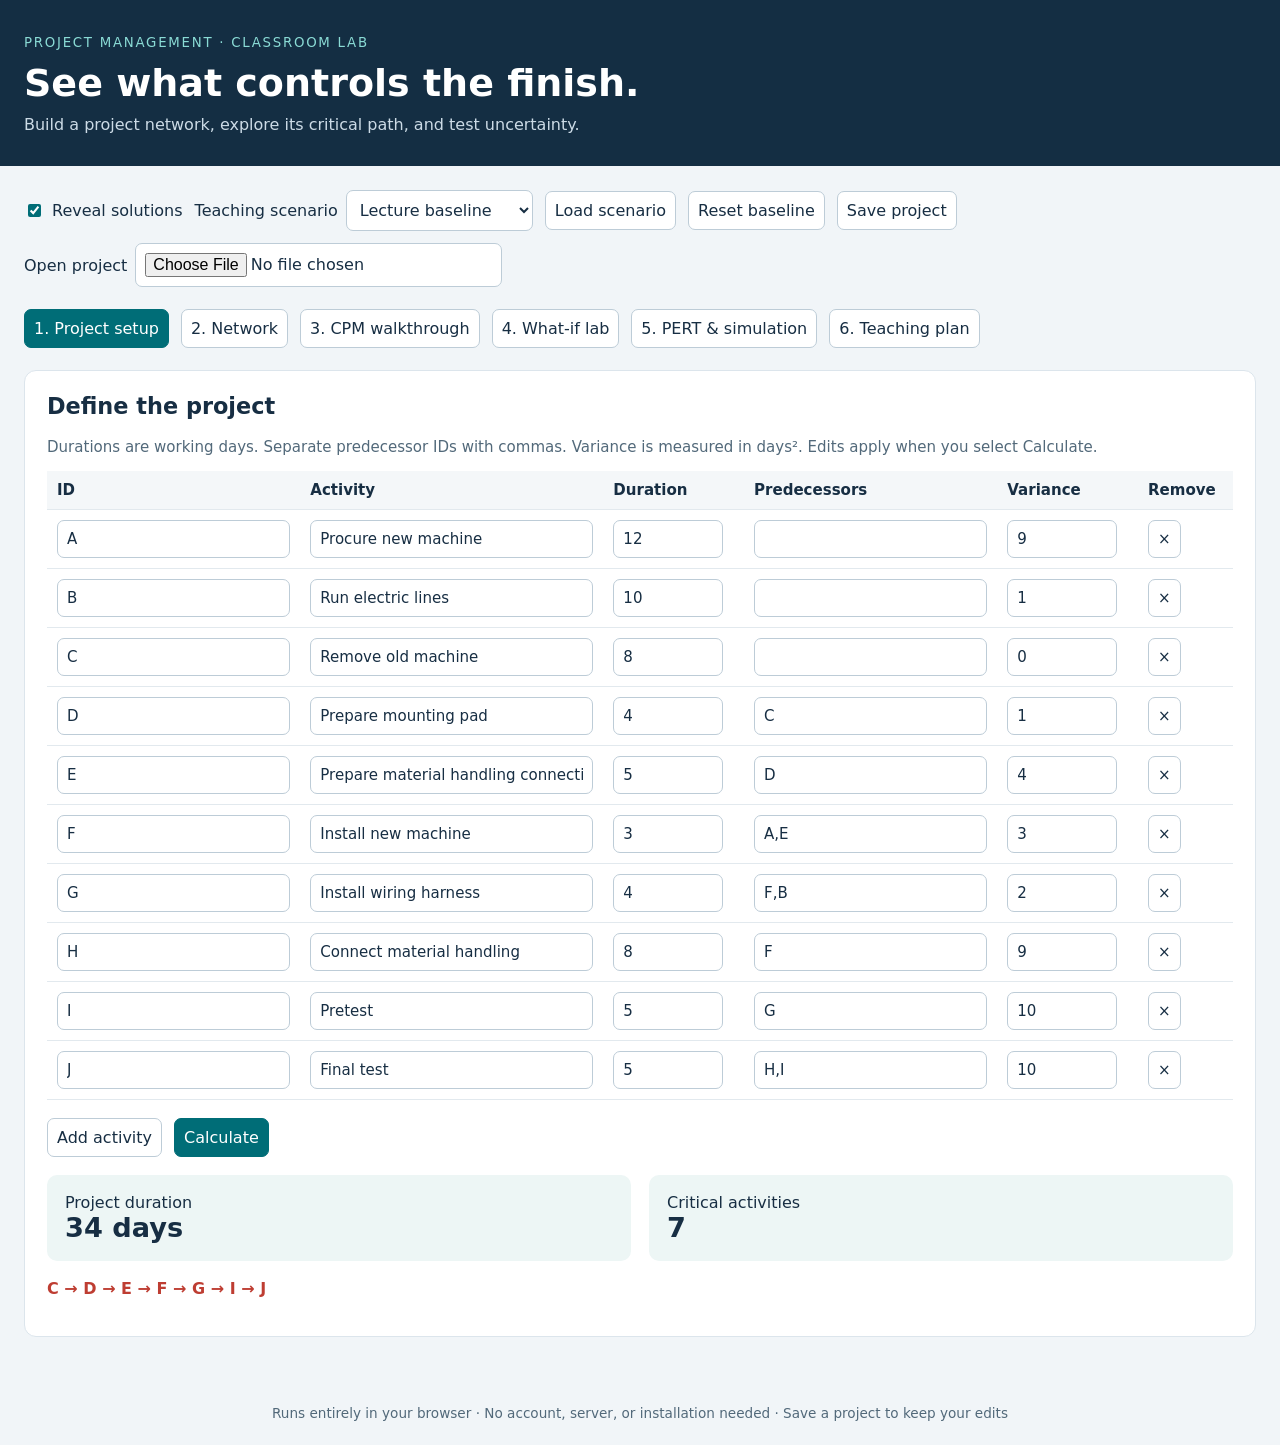
==== docs/index.html @ 0c5dd427 "Add standalone HTML CPM/PERT classroom app for GitHub Pages" ====
<!doctype html>
<html lang="en"><head><meta charset="utf-8"><meta name="viewport" content="width=device-width,initial-scale=1"><title>CPM / PERT Classroom Lab</title>
<style>
:root{font-family:system-ui,sans-serif;color:#172e43;background:#f1f5f8;--accent:#006d77;--critical:#be3d32}*{box-sizing:border-box}body{margin:0}header{background:#142e43;color:white;padding:32px max(24px,calc((100vw - 1250px)/2))}header small{color:#8adbd5;letter-spacing:.13em}h1{font-size:clamp(25px,4vw,38px);margin:10px 0}header p{color:#ccdbe6;margin:0}main{max-width:1300px;margin:auto;padding:24px}nav,.controls{display:flex;gap:12px;flex-wrap:wrap;align-items:center}nav{margin:22px 0}button,select,input{font:inherit;border:1px solid #bdccd7;border-radius:7px;padding:9px;background:white;color:inherit}button{cursor:pointer}button:hover{background:#e1efee}button.primary,nav button[aria-pressed=true]{background:var(--accent);color:white;border-color:var(--accent)}button:disabled{opacity:.5;cursor:wait}label{display:inline-flex;align-items:center;gap:8px}input[type=number]{width:110px}input[type=checkbox]{accent-color:var(--accent)}.card{background:white;border:1px solid #dce5ec;border-radius:12px;padding:22px;margin-bottom:20px}.muted{color:#52697a;font-size:.94rem}.scroll{overflow:auto}table{border-collapse:collapse;width:100%;font-size:.94rem}th,td{padding:10px;border-bottom:1px solid #e2e9ee;text-align:left;white-space:nowrap}th{background:#f4f7f9}td input{width:100%;min-width:80px}td input.name{min-width:260px}.metrics{display:flex;gap:18px;flex-wrap:wrap;margin:18px 0}.metric{background:#edf6f5;padding:18px;border-radius:10px;flex:1;min-width:150px}.metric strong{display:block;font-size:1.7rem}.critical{color:var(--critical);font-weight:650}.notice{padding:14px;background:#edf6f5;border-radius:8px;margin:12px 0}.error{background:#ffebe8;color:#992619}h2{font-size:1.4rem;margin-top:0}h3{font-size:1.1rem}svg{max-width:none}details{border-bottom:1px solid #dce5ec;padding:12px 0}summary{cursor:pointer}footer{padding:24px;text-align:center;color:#52697a;font-size:.85rem}[hidden]{display:none!important}.bar{height:14px;background:var(--accent);border-radius:3px}.hist{display:flex;height:180px;gap:3px;align-items:end;border-bottom:1px solid #aaa}.hist div{background:#007b83;flex:1;min-height:1px}.two{display:grid;grid-template-columns:1fr 1fr;gap:20px}@media(max-width:750px){.two{grid-template-columns:1fr}main{padding:12px}.card{padding:15px}}:focus-visible{outline:3px solid #dd9900;outline-offset:2px}
</style></head><body>
<header><small>PROJECT MANAGEMENT · CLASSROOM LAB</small><h1>See what controls the finish.</h1><p>Build a project network, explore its critical path, and test uncertainty.</p></header>
<main><div class="controls"><label><input type="checkbox" id="reveal" checked> Reveal solutions</label><label>Teaching scenario <select id="scenario"><option value="">Lecture baseline</option><option value="E,7">Delay E: 5 → 7</option><option value="H,10">Extend H: 8 → 10</option><option value="A,18">Extend A: 12 → 18</option><option value="E,3">Shorten E: 5 → 3</option></select></label><button id="load">Load scenario</button><button id="reset">Reset baseline</button><button id="export">Save project</button><label>Open project <input type="file" id="import" accept=".json,application/json"></label></div>
<nav aria-label="Lab sections"><button data-tab="setup" aria-pressed="true">1. Project setup</button><button data-tab="network" aria-pressed="false">2. Network</button><button data-tab="cpm" aria-pressed="false">3. CPM walkthrough</button><button data-tab="whatif" aria-pressed="false">4. What-if lab</button><button data-tab="pert" aria-pressed="false">5. PERT & simulation</button><button data-tab="teach" aria-pressed="false">6. Teaching plan</button></nav>
<div id="error" role="alert" class="notice error" hidden></div>
<section id="setup" class="card"><h2>Define the project</h2><p class="muted">Durations are working days. Separate predecessor IDs with commas. Variance is measured in days². Edits apply when you select Calculate.</p><div class="scroll"><table><thead><tr><th>ID</th><th>Activity</th><th>Duration</th><th>Predecessors</th><th>Variance</th><th>Remove</th></tr></thead><tbody id="editor"></tbody></table></div><div class="controls" style="margin-top:18px"><button id="add">Add activity</button><button id="calculate" class="primary">Calculate</button></div><div id="summary"></div></section>
<section id="network" class="card" hidden><h2>Activity-on-Node network</h2><p class="muted">Arrows show finish-to-start dependencies. When solutions are revealed, red nodes and arrows identify the critical network.</p><div id="networkPlot" class="scroll"></div></section>
<section id="cpm" class="card" hidden><h2>Forward pass → backward pass → slack</h2><div id="cpmOutput"></div></section>
<section id="whatif" class="card" hidden><h2>Change one duration</h2><p class="muted">Compare with the last calculated project. The trial does not change your project table.</p><div class="controls"><label>Activity <select id="trialId"></select></label><label>Duration <input id="trialDuration" type="number" min="0" step="0.5"></label><button id="trialRun" class="primary">Compare</button></div><div id="trialOutput"></div></section>
<section id="pert" class="card" hidden><h2>Fixed-path PERT and Monte Carlo</h2><p class="muted">The approximation assumes independent activity durations and one fixed critical path. Simulation allows the controlling path to change.</p><div class="controls"><label>Target day <input id="target" type="number" value="43" min="0" step="1"></label><label>Iterations <select id="iterations"><option>500</option><option>1000</option><option selected>3000</option><option>10000</option></select></label><label>Seed <input id="seed" type="number" value="42" min="0" max="4294967295" step="1"></label><button id="simulate" class="primary">Run Monte Carlo</button></div><div id="pertOutput"></div><p class="muted">Simulation draws independent Normal durations with the entered means and variances, then floors each draw at 0.1 day. This is a teaching assumption; flooring changes the distribution's moments.</p><div id="simOutput" aria-live="polite"></div></section>
<section id="teach" class="card" hidden><h2>A 60-minute classroom sequence</h2><ol><li><b>Predict · 0–10 min.</b> Turn off Reveal solutions. Draw the network and predict its critical path.</li><li><b>Build the logic · 10–20 min.</b> Discuss parallel activities and why merge points wait for every predecessor.</li><li><b>Reveal · 20–35 min.</b> Calculate early and late dates, then interpret slack.</li><li><b>Challenge · 35–50 min.</b> Try E = 7, H = 10, A = 18, and E = 3. Predict each result first.</li><li><b>Explore risk · 50–60 min.</b> Compare fixed-path PERT with simulated completion and criticality frequencies.</li></ol><h3>Discussion questions</h3><p>Why is A not critical when F requires it? How much delay can H absorb? When does shortening one activity stop helping? Why might the mean simulated completion exceed the fixed-path mean?</p><div id="answerKey"></div></section>
</main><footer>Runs entirely in your browser · No account, server, or installation needed · Save a project to keep your edits</footer>
<script>
'use strict';
const BASE=[['A','Procure new machine',12,'',9],['B','Run electric lines',10,'',1],['C','Remove old machine',8,'',0],['D','Prepare mounting pad',4,'C',1],['E','Prepare material handling connections',5,'D',4],['F','Install new machine',3,'A,E',3],['G','Install wiring harness',4,'F,B',2],['H','Connect material handling',8,'F',9],['I','Pretest',5,'G',10],['J','Final test',5,'H,I',10]];
const baseline=()=>BASE.map(([id,name,d,p,v])=>({id,name,d,p,v}));
const esc=s=>String(s).replace(/[&<>"']/g,c=>({'&':'&amp;','<':'&lt;','>':'&gt;','"':'&quot;',"'":'&#39;'}[c]));
const fmt=n=>Number(n.toFixed(2)).toString();
function cpm(input){
 if(!Array.isArray(input)||!input.length||input.length>100)throw Error('Enter between 1 and 100 activities.');
 const rows=input.map(t=>{if(!t||typeof t!=='object')throw Error('Invalid activity.');return {...t,id:String(t.id??'').trim().toUpperCase(),name:String(t.name??''),d:t.d===''?NaN:Number(t.d),v:t.v===''?0:Number(t.v),pred:[...new Set(String(t.p??'').split(',').map(s=>s.trim().toUpperCase()).filter(Boolean))],succ:[]};});
 const map=new Map();for(const t of rows){if(!/^[A-Z0-9_-]+$/.test(t.id))throw Error('IDs must contain letters, numbers, underscores or hyphens.');if(map.has(t.id))throw Error('Duplicate ID: '+t.id);if(!Number.isFinite(t.d)||t.d<0||!Number.isFinite(t.v)||t.v<0)throw Error('Duration and variance must be finite, nonnegative numbers: '+t.id);map.set(t.id,t);}
 for(const t of rows)for(const p of t.pred){if(!map.has(p))throw Error('Unknown predecessor '+p+' for '+t.id);map.get(p).succ.push(t.id);}
 const degree=new Map(rows.map(t=>[t.id,t.pred.length])),queue=rows.filter(t=>!t.pred.length).map(t=>t.id),order=[];
 while(queue.length){const id=queue.shift(),t=map.get(id);order.push(t);for(const s of t.succ){degree.set(s,degree.get(s)-1);if(!degree.get(s))queue.push(s);}}
 if(order.length!==rows.length)throw Error('Dependencies contain a cycle. Remove the loop and calculate again.');
 for(const t of order){t.es=Math.max(0,...t.pred.map(p=>map.get(p).ef));t.ef=t.es+t.d;t.level=Math.max(0,...t.pred.map(p=>map.get(p).level+1));}
 const duration=Math.max(...rows.map(t=>t.ef));
 for(const t of [...order].reverse()){t.lf=t.succ.length?Math.min(...t.succ.map(s=>map.get(s).ls)):duration;t.ls=t.lf-t.d;t.slack=t.ls-t.es;t.critical=Math.abs(t.slack)<1e-8;}
 const paths=[];let truncated=false;
 function walk(t,path){if(paths.length>=100){truncated=true;return;}const next=t.succ.map(s=>map.get(s)).filter(s=>s.critical&&Math.abs(t.ef-s.es)<1e-8);if(!next.length&&Math.abs(t.ef-duration)<1e-8)paths.push([...path,t.id]);else for(const s of next)walk(s,[...path,t.id]);}
 for(const t of order)if(t.critical&&!t.pred.length)walk(t,[]);
 return {rows,map,order,duration,paths,truncated};
}
function rng32(seed){return ()=>{let t=seed+=0x6D2B79F5;t=Math.imul(t^t>>>15,t|1);t^=t+Math.imul(t^t>>>7,t|61);return ((t^t>>>14)>>>0)/4294967296;};}
function normal(random){return Math.sqrt(-2*Math.log(Math.max(random(),1e-12)))*Math.cos(2*Math.PI*random());}
function cdf(z){if(z===0)return .5;const x=Math.abs(z)/Math.sqrt(2),t=1/(1+.3275911*x);const erf=1-(((((1.061405429*t-1.453152027)*t)+1.421413741)*t-.284496736)*t+.254829592)*t*Math.exp(-x*x);return .5*(1+Math.sign(z)*erf);}
function sampleMetrics(r,random){const es=new Map(),ef=new Map(),ls=new Map(),d=new Map();for(const t of r.order){d.set(t.id,Math.max(.1,t.d+Math.sqrt(t.v)*normal(random)));es.set(t.id,Math.max(0,...t.pred.map(p=>ef.get(p))));ef.set(t.id,es.get(t.id)+d.get(t.id));}const finish=Math.max(...ef.values());for(const t of [...r.order].reverse())ls.set(t.id,(t.succ.length?Math.min(...t.succ.map(s=>ls.get(s))):finish)-d.get(t.id));return {finish,critical:r.rows.filter(t=>Math.abs(ls.get(t.id)-es.get(t.id))<1e-8).map(t=>t.id)};}
const $=id=>document.getElementById(id);let tasks=baseline(),result=cpm(tasks),revision=0,busy=false;
const shown=()=>$('reveal').checked;
function error(e){$('error').textContent=e.message||String(e);$('error').hidden=false;}
function clearError(){$('error').hidden=true;}
function editor(){ $('editor').innerHTML=tasks.map((t,i)=>`<tr>${['id','name','d','p','v'].map(k=>`<td><input aria-label="${esc(k)} for row ${i+1}" data-key="${k}" class="${k==='name'?'name':''}" type="${['d','v'].includes(k)?'number':'text'}" ${['d','v'].includes(k)?'min="0" step="any"':''} value="${esc(t[k])}"></td>`).join('')}<td><button data-remove="${i}" aria-label="Remove ${esc(t.id)}">×</button></td></tr>`).join('');}
function readEditor(){return [...$('editor').rows].map(row=>Object.fromEntries([...row.querySelectorAll('input')].map(i=>[i.dataset.key,i.value])));}
function pathText(r){return r.paths.map(p=>p.join(' → ')).join(' | ')+(r.truncated?' (first 100 paths shown)':'');}
function metrics(r){return `<div class="metrics"><div class="metric">Project duration<strong>${fmt(r.duration)} days</strong></div><div class="metric">Critical activities<strong>${r.rows.filter(t=>t.critical).length}</strong></div></div><p class="critical">${esc(pathText(r))}</p>`;}
function network(r,reveal){const levels=new Map();r.order.forEach(t=>{if(!levels.has(t.level))levels.set(t.level,[]);levels.get(t.level).push(t);});const max=Math.max(...[...levels.values()].map(a=>a.length)),w=(levels.size-1)*165+140,h=max*95+50,pos=new Map();for(const [level,items]of levels)items.forEach((t,i)=>pos.set(t.id,[70+level*165,50+i*95+(max-items.length)*47.5]));let s=`<svg role="img" aria-label="Activity network" width="${w}" height="${h}" viewBox="0 0 ${w} ${h}"><defs><marker id="arrow" viewBox="0 0 10 10" refX="9" refY="5" markerWidth="6" markerHeight="6" orient="auto-start-reverse"><path d="M0 0 L10 5 L0 10 Z" fill="#647b8b"/></marker></defs>`;for(const t of r.rows)for(const p of t.pred){const [x,y]=pos.get(p),[u,v]=pos.get(t.id);const c=reveal&&t.critical&&r.map.get(p).critical&&Math.abs(r.map.get(p).ef-t.es)<1e-8;s+=`<line x1="${x+38}" y1="${y}" x2="${u-40}" y2="${v}" stroke="${c?'#be3d32':'#8295a3'}" stroke-width="${c?3:1.5}" marker-end="url(#arrow)"/>`;}
 for(const t of r.rows){const [x,y]=pos.get(t.id),c=reveal&&t.critical;s+=`<g><title>${esc(t.name)}${reveal?` · ES ${fmt(t.es)} / EF ${fmt(t.ef)} · Slack ${fmt(t.slack)}`:''}</title><rect x="${x-38}" y="${y-26}" width="76" height="52" rx="10" fill="${c?'#fff0ed':'#edf6f5'}" stroke="${c?'#be3d32':'#006d77'}" stroke-width="2"/><text x="${x}" y="${y-3}" text-anchor="middle" font-size="15" fill="#172e43">${esc(t.id)}</text><text x="${x}" y="${y+16}" text-anchor="middle" font-size="12" fill="#52697a">${fmt(t.d)} days</text></g>`;}return s+'</svg>';}
function table(r){return `<div class="scroll"><table><thead><tr>${['ID','Activity','Duration','ES','EF','LS','LF','Slack'].map(s=>'<th>'+s+'</th>').join('')}</tr></thead><tbody>${r.rows.map(t=>`<tr class="${t.critical?'critical':''}"><td>${esc(t.id)}</td><td>${esc(t.name)}</td>${['d','es','ef','ls','lf','slack'].map(k=>'<td>'+fmt(t[k])+'</td>').join('')}</tr>`).join('')}</tbody></table></div>`;}
function gantt(r){return `<h3>Earliest-start schedule</h3><div class="scroll"><table><tr><th>Activity</th><th style="min-width:400px">Day 0 → ${fmt(r.duration)}</th><th>Start → finish</th></tr>${r.rows.map(t=>`<tr><td>${esc(t.id)}</td><td><div class="bar" style="margin-left:${100*t.es/(r.duration||1)}%;width:${100*t.d/(r.duration||1)}%;background:${t.critical?'#be3d32':'#006d77'}"></div></td><td>${fmt(t.es)} → ${fmt(t.ef)}</td></tr>`).join('')}</table></div>`;}
function walkthrough(r){const forward=r.order.map(t=>`<details><summary>${esc(t.id)} · ${esc(t.name)}</summary><p>ES = ${t.pred.length?'max('+t.pred.map(p=>`EF(${esc(p)})=${fmt(r.map.get(p).ef)}`).join(', ')+')':'0'} = ${fmt(t.es)}. EF = ${fmt(t.es)} + ${fmt(t.d)} = ${fmt(t.ef)}.</p></details>`).join('');const back=[...r.order].reverse().map(t=>`<details><summary>${esc(t.id)} · ${esc(t.name)}</summary><p>LF = ${t.succ.length?'min('+t.succ.map(s=>`LS(${esc(s)})=${fmt(r.map.get(s).ls)}`).join(', ')+')':'project duration'} = ${fmt(t.lf)}. LS = ${fmt(t.lf)} − ${fmt(t.d)} = ${fmt(t.ls)}.</p></details>`).join('');return table(r)+`<div class="two"><div><h3>Forward pass</h3>${forward}</div><div><h3>Backward pass</h3>${back}</div></div><p>Total slack = LS − ES = LF − EF. Zero-slack activities control completion.</p>`+gantt(r);}
function pert(){if(!shown()){$('pertOutput').innerHTML='<p class="notice">Reveal solutions to see the PERT calculations.</p>';return;}const path=result.paths[0],variance=path.reduce((a,id)=>a+result.map.get(id).v,0),sigma=Math.sqrt(variance),target=Number($('target').value);if(!Number.isFinite(target)||target<0)return;const prob=sigma?cdf((target-result.duration)/sigma):Number(target>=result.duration);$('pertOutput').innerHTML=`<div class="metrics"><div class="metric">Fixed-path mean<strong>${fmt(result.duration)} days</strong></div><div class="metric">Variance<strong>${fmt(variance)} days²</strong></div><div class="metric">Standard deviation<strong>${fmt(sigma)} days</strong></div></div><p>Path used: ${esc(path.join(' → '))}${result.paths.length>1?' · Multiple critical paths exist; this approximation uses the first.':''}</p><p>P(finish by day ${fmt(target)}) ≈ <b>${(100*prob).toFixed(2)}%</b> · 95% completion time ≈ <b>${fmt(result.duration+1.644853627*sigma)} days</b></p>`;}
function render(){revision++;$('simOutput').innerHTML='';$('trialOutput').innerHTML='';$('summary').innerHTML=shown()?metrics(result):'<p class="notice">Prediction mode: calculate the completion time and critical path before revealing.</p>';$('networkPlot').innerHTML=network(result,shown());$('cpmOutput').innerHTML=shown()?walkthrough(result):'<p class="notice">Solutions are hidden. Use the project table and network to calculate manually.</p>';$('trialId').innerHTML=result.rows.map(t=>`<option value="${esc(t.id)}">${esc(t.id)} · ${esc(t.name)}</option>`).join('');$('trialDuration').value=result.rows[0].d;$('answerKey').innerHTML=shown()?'<div class="notice">Lecture baseline: 34 days · C → D → E → F → G → I → J<br>Slack: A = 5, B = 10, H = 1 day.</div>':'';$('simulate').disabled=!shown()||busy;pert();}
function calculate(){try{const input=readEditor(),next=cpm(input);tasks=next.rows.map(({id,name,d,p,v})=>({id,name,d,p,v}));result=next;clearError();render();return true;}catch(e){error(e);return false;}}
$('calculate').onclick=calculate;
$('editor').onclick=e=>{const b=e.target.closest('[data-remove]');if(b){tasks=readEditor();tasks.splice(Number(b.dataset.remove),1);editor();}};
$('add').onclick=()=>{tasks=readEditor();if(tasks.length>=100){error(Error('Maximum 100 activities.'));return;}tasks.push({id:'',name:'',d:1,p:'',v:0});editor();};
function load(){tasks=baseline();const [id,d]=$('scenario').value.split(',');if(id)tasks.find(t=>t.id===id).d=Number(d);editor();calculate();}
$('load').onclick=load;$('reset').onclick=()=>{$('scenario').value='';load();};$('reveal').onchange=()=>render();
for(const b of document.querySelectorAll('nav button'))b.onclick=()=>{if(!calculate())return;document.querySelectorAll('main section').forEach(s=>s.hidden=s.id!==b.dataset.tab);document.querySelectorAll('nav button').forEach(n=>n.setAttribute('aria-pressed',String(n===b)));};
$('trialId').onchange=()=>{$('trialDuration').value=result.map.get($('trialId').value).d;};
$('trialRun').onclick=()=>{try{const trial=tasks.map(t=>({...t,d:t.id===$('trialId').value?$('trialDuration').value:t.d})),r=cpm(trial);$('trialOutput').innerHTML=shown()?metrics(r)+`<p>Change from current project: <b>${fmt(r.duration-result.duration)} days</b></p><div class="scroll">${network(r,true)}</div>`:'<p class="notice">Reveal solutions to view the comparison.</p>';clearError();}catch(e){error(e);}};
$('target').oninput=()=>{revision++;$('simOutput').innerHTML='';pert();};
$('simulate').onclick=async()=>{if(busy||!shown())return;const target=Number($('target').value),seed=Number($('seed').value),n=Number($('iterations').value);if(!Number.isFinite(target)||target<0||!Number.isInteger(seed)||seed<0||seed>4294967295){error(Error('Enter a nonnegative target and an integer seed from 0 to 4294967295.'));return;}clearError();busy=true;$('simulate').disabled=true;const version=revision,r=result,random=rng32(seed),values=[],counts=new Map(r.rows.map(t=>[t.id,0]));try{for(let i=0;i<n;i++){const sample=sampleMetrics(r,random);values.push(sample.finish);sample.critical.forEach(id=>counts.set(id,counts.get(id)+1));if(i%200===0){$('simOutput').textContent=`Simulating ${i} / ${n}…`;await new Promise(resolve=>setTimeout(resolve,0));if(version!==revision){$('simOutput').innerHTML='';return;}}}values.sort((a,b)=>a-b);const mean=values.reduce((a,b)=>a+b,0)/n,p=values.filter(v=>v<=target).length/n,q=values[Math.ceil(.95*n)-1],lo=values[0],hi=values[n-1],bins=Array(25).fill(0);values.forEach(v=>bins[Math.min(24,Math.floor((v-lo)/(hi-lo||1)*25))]++);const top=Math.max(...bins);$('simOutput').innerHTML=`<div class="metrics"><div class="metric">Simulated mean<strong>${fmt(mean)} days</strong></div><div class="metric">Finish by target<strong>${(100*p).toFixed(1)}%</strong></div><div class="metric">95th percentile<strong>${fmt(q)} days</strong></div></div><h3>Completion-time distribution</h3><div class="hist" role="img" aria-label="Histogram of simulated project durations">${bins.map((v,i)=>`<div style="height:${100*v/top}%" title="${fmt(lo+(hi-lo)*i/25)}–${fmt(lo+(hi-lo)*(i+1)/25)} days: ${v} trials"></div>`).join('')}</div><p class="muted">${fmt(lo)} → ${fmt(hi)} days · ${n} trials · seed ${seed}</p><h3>Activity criticality frequency</h3><table>${r.rows.map(t=>`<tr><th>${esc(t.id)}</th><td style="width:70%"><div class="bar" style="width:${100*counts.get(t.id)/n}%"></div></td><td>${(100*counts.get(t.id)/n).toFixed(1)}%</td></tr>`).join('')}</table>`;}catch(e){error(e);}finally{busy=false;$('simulate').disabled=!shown();}};
$('export').onclick=()=>{try{const data=readEditor();cpm(data);const url=URL.createObjectURL(new Blob([JSON.stringify(data,null,2)],{type:'application/json'})),a=document.createElement('a');a.href=url;a.download='cpm-project.json';a.click();setTimeout(()=>URL.revokeObjectURL(url),1000);}catch(e){error(e);}};
$('import').onchange=async e=>{try{const file=e.target.files[0];if(!file)return;if(file.size>1000000)throw Error('Project file must be smaller than 1 MB.');const data=JSON.parse(await file.text());cpm(data);tasks=data;editor();calculate();}catch(e){error(e);}finally{e.target.value='';}};
editor();render();
</script></body></html>
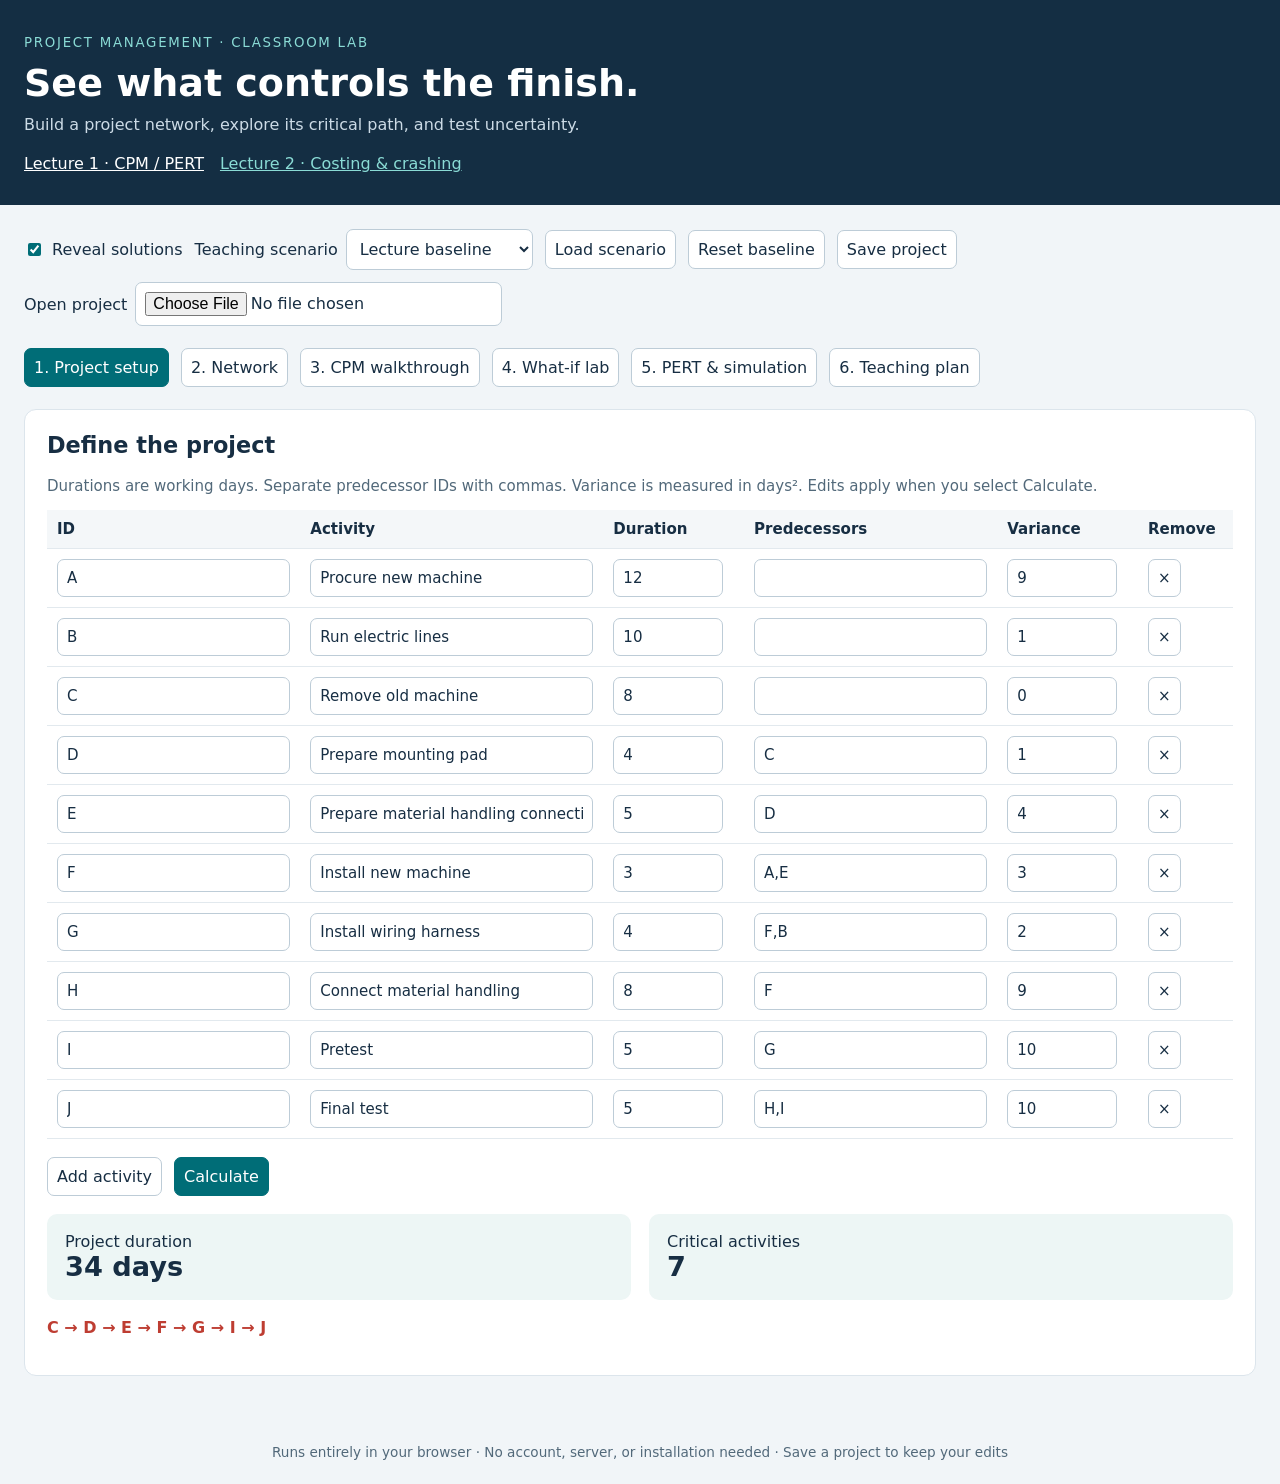
==== commit c6631729: "Add Lecture 2 earned-value and project-crashing classroom module" ====
--- a/docs/index.html
+++ b/docs/index.html
@@ -3,7 +3,7 @@
 <style>
 :root{font-family:system-ui,sans-serif;color:#172e43;background:#f1f5f8;--accent:#006d77;--critical:#be3d32}*{box-sizing:border-box}body{margin:0}header{background:#142e43;color:white;padding:32px max(24px,calc((100vw - 1250px)/2))}header small{color:#8adbd5;letter-spacing:.13em}h1{font-size:clamp(25px,4vw,38px);margin:10px 0}header p{color:#ccdbe6;margin:0}main{max-width:1300px;margin:auto;padding:24px}nav,.controls{display:flex;gap:12px;flex-wrap:wrap;align-items:center}nav{margin:22px 0}button,select,input{font:inherit;border:1px solid #bdccd7;border-radius:7px;padding:9px;background:white;color:inherit}button{cursor:pointer}button:hover{background:#e1efee}button.primary,nav button[aria-pressed=true]{background:var(--accent);color:white;border-color:var(--accent)}button:disabled{opacity:.5;cursor:wait}label{display:inline-flex;align-items:center;gap:8px}input[type=number]{width:110px}input[type=checkbox]{accent-color:var(--accent)}.card{background:white;border:1px solid #dce5ec;border-radius:12px;padding:22px;margin-bottom:20px}.muted{color:#52697a;font-size:.94rem}.scroll{overflow:auto}table{border-collapse:collapse;width:100%;font-size:.94rem}th,td{padding:10px;border-bottom:1px solid #e2e9ee;text-align:left;white-space:nowrap}th{background:#f4f7f9}td input{width:100%;min-width:80px}td input.name{min-width:260px}.metrics{display:flex;gap:18px;flex-wrap:wrap;margin:18px 0}.metric{background:#edf6f5;padding:18px;border-radius:10px;flex:1;min-width:150px}.metric strong{display:block;font-size:1.7rem}.critical{color:var(--critical);font-weight:650}.notice{padding:14px;background:#edf6f5;border-radius:8px;margin:12px 0}.error{background:#ffebe8;color:#992619}h2{font-size:1.4rem;margin-top:0}h3{font-size:1.1rem}svg{max-width:none}details{border-bottom:1px solid #dce5ec;padding:12px 0}summary{cursor:pointer}footer{padding:24px;text-align:center;color:#52697a;font-size:.85rem}[hidden]{display:none!important}.bar{height:14px;background:var(--accent);border-radius:3px}.hist{display:flex;height:180px;gap:3px;align-items:end;border-bottom:1px solid #aaa}.hist div{background:#007b83;flex:1;min-height:1px}.two{display:grid;grid-template-columns:1fr 1fr;gap:20px}@media(max-width:750px){.two{grid-template-columns:1fr}main{padding:12px}.card{padding:15px}}:focus-visible{outline:3px solid #dd9900;outline-offset:2px}
 </style></head><body>
-<header><small>PROJECT MANAGEMENT · CLASSROOM LAB</small><h1>See what controls the finish.</h1><p>Build a project network, explore its critical path, and test uncertainty.</p></header>
+<header><small>PROJECT MANAGEMENT · CLASSROOM LAB</small><h1>See what controls the finish.</h1><p>Build a project network, explore its critical path, and test uncertainty.</p><div class="module-nav" style="display:flex;gap:16px;flex-wrap:wrap;margin-top:20px"><a href="index.html" aria-current="page" style="color:white">Lecture 1 · CPM / PERT</a><a href="lecture2.html" style="color:#8adbd5">Lecture 2 · Costing &amp; crashing</a></div></header>
 <main><div class="controls"><label><input type="checkbox" id="reveal" checked> Reveal solutions</label><label>Teaching scenario <select id="scenario"><option value="">Lecture baseline</option><option value="E,7">Delay E: 5 → 7</option><option value="H,10">Extend H: 8 → 10</option><option value="A,18">Extend A: 12 → 18</option><option value="E,3">Shorten E: 5 → 3</option></select></label><button id="load">Load scenario</button><button id="reset">Reset baseline</button><button id="export">Save project</button><label>Open project <input type="file" id="import" accept=".json,application/json"></label></div>
 <nav aria-label="Lab sections"><button data-tab="setup" aria-pressed="true">1. Project setup</button><button data-tab="network" aria-pressed="false">2. Network</button><button data-tab="cpm" aria-pressed="false">3. CPM walkthrough</button><button data-tab="whatif" aria-pressed="false">4. What-if lab</button><button data-tab="pert" aria-pressed="false">5. PERT & simulation</button><button data-tab="teach" aria-pressed="false">6. Teaching plan</button></nav>
 <div id="error" role="alert" class="notice error" hidden></div>
@@ -70,3 +70,4 @@
 $('import').onchange=async e=>{try{const file=e.target.files[0];if(!file)return;if(file.size>1000000)throw Error('Project file must be smaller than 1 MB.');const data=JSON.parse(await file.text());cpm(data);tasks=data;editor();calculate();}catch(e){error(e);}finally{e.target.value='';}};
 editor();render();
 </script></body></html>
+
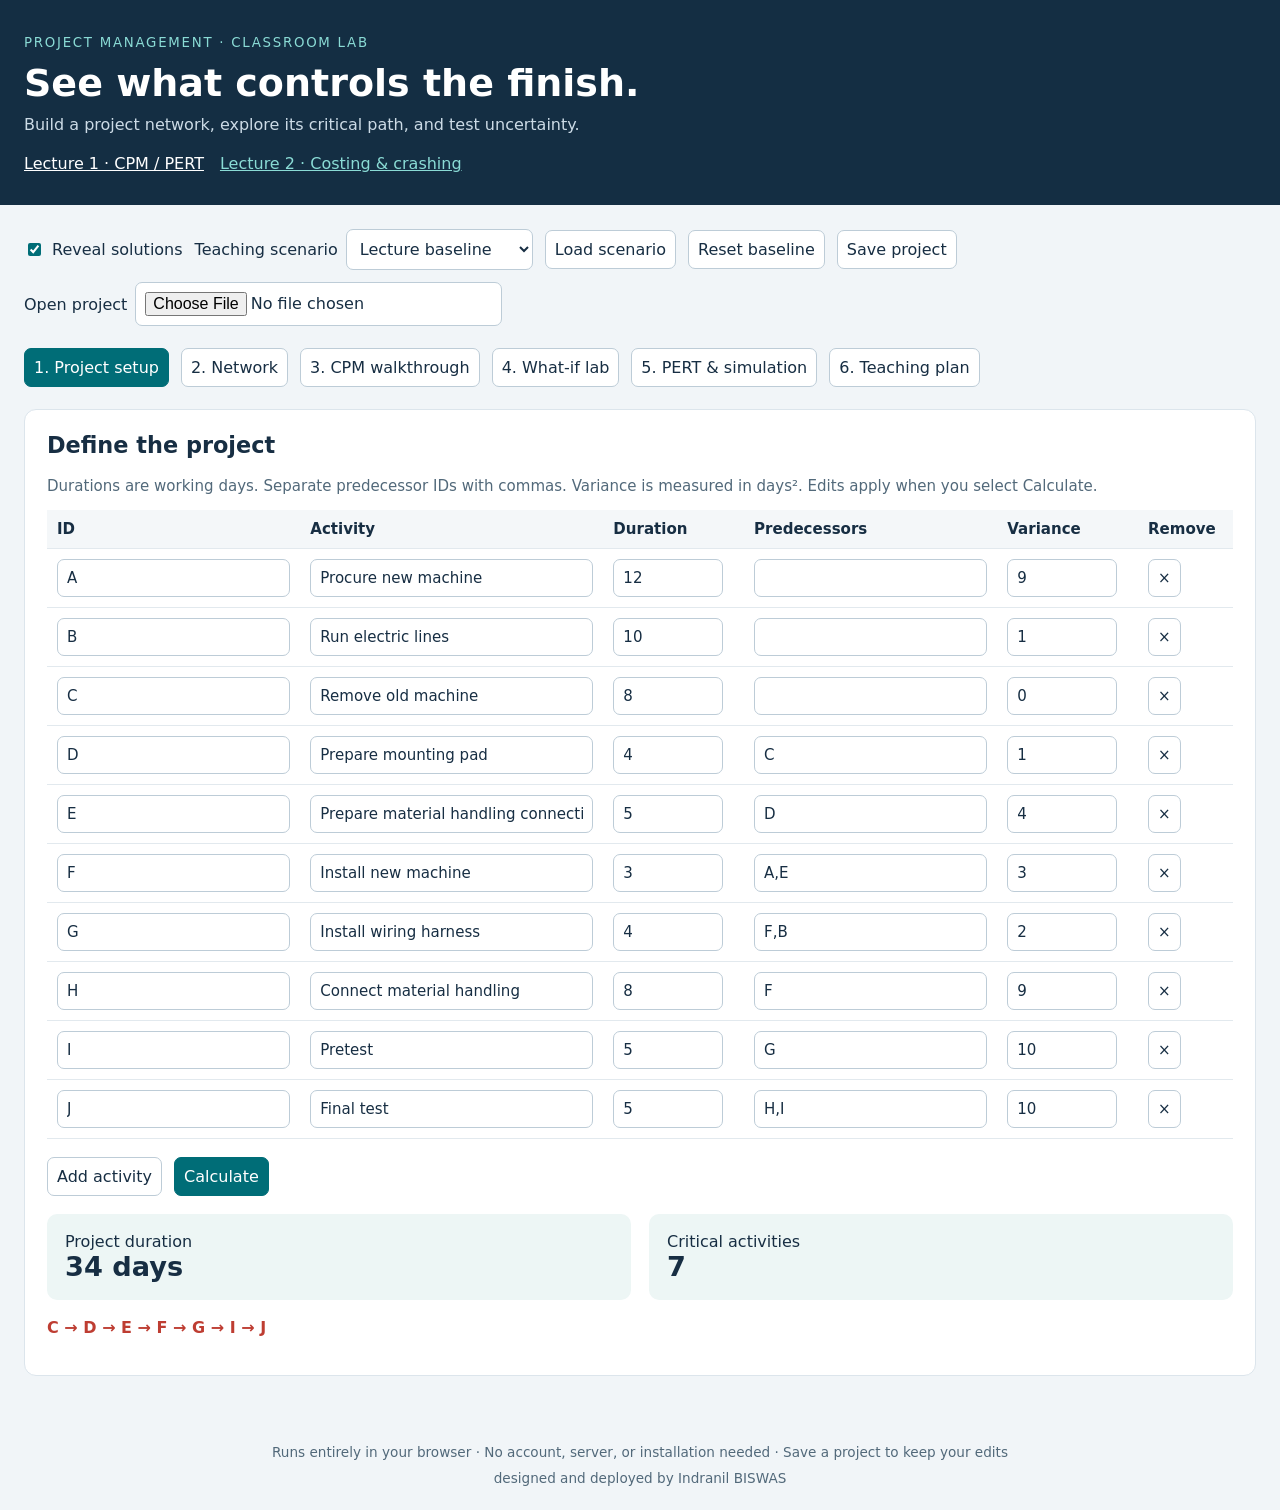
==== commit 0054e660: "Add Indranil BISWAS design and deployment credit" ====
--- a/docs/index.html
+++ b/docs/index.html
@@ -13,7 +13,7 @@
 <section id="whatif" class="card" hidden><h2>Change one duration</h2><p class="muted">Compare with the last calculated project. The trial does not change your project table.</p><div class="controls"><label>Activity <select id="trialId"></select></label><label>Duration <input id="trialDuration" type="number" min="0" step="0.5"></label><button id="trialRun" class="primary">Compare</button></div><div id="trialOutput"></div></section>
 <section id="pert" class="card" hidden><h2>Fixed-path PERT and Monte Carlo</h2><p class="muted">The approximation assumes independent activity durations and one fixed critical path. Simulation allows the controlling path to change.</p><div class="controls"><label>Target day <input id="target" type="number" value="43" min="0" step="1"></label><label>Iterations <select id="iterations"><option>500</option><option>1000</option><option selected>3000</option><option>10000</option></select></label><label>Seed <input id="seed" type="number" value="42" min="0" max="4294967295" step="1"></label><button id="simulate" class="primary">Run Monte Carlo</button></div><div id="pertOutput"></div><p class="muted">Simulation draws independent Normal durations with the entered means and variances, then floors each draw at 0.1 day. This is a teaching assumption; flooring changes the distribution's moments.</p><div id="simOutput" aria-live="polite"></div></section>
 <section id="teach" class="card" hidden><h2>A 60-minute classroom sequence</h2><ol><li><b>Predict · 0–10 min.</b> Turn off Reveal solutions. Draw the network and predict its critical path.</li><li><b>Build the logic · 10–20 min.</b> Discuss parallel activities and why merge points wait for every predecessor.</li><li><b>Reveal · 20–35 min.</b> Calculate early and late dates, then interpret slack.</li><li><b>Challenge · 35–50 min.</b> Try E = 7, H = 10, A = 18, and E = 3. Predict each result first.</li><li><b>Explore risk · 50–60 min.</b> Compare fixed-path PERT with simulated completion and criticality frequencies.</li></ol><h3>Discussion questions</h3><p>Why is A not critical when F requires it? How much delay can H absorb? When does shortening one activity stop helping? Why might the mean simulated completion exceed the fixed-path mean?</p><div id="answerKey"></div></section>
-</main><footer>Runs entirely in your browser · No account, server, or installation needed · Save a project to keep your edits</footer>
+</main><footer>Runs entirely in your browser · No account, server, or installation needed · Save a project to keep your edits<br><span style="display:inline-block;margin-top:10px">designed and deployed by Indranil BISWAS</span></footer>
 <script>
 'use strict';
 const BASE=[['A','Procure new machine',12,'',9],['B','Run electric lines',10,'',1],['C','Remove old machine',8,'',0],['D','Prepare mounting pad',4,'C',1],['E','Prepare material handling connections',5,'D',4],['F','Install new machine',3,'A,E',3],['G','Install wiring harness',4,'F,B',2],['H','Connect material handling',8,'F',9],['I','Pretest',5,'G',10],['J','Final test',5,'H,I',10]];
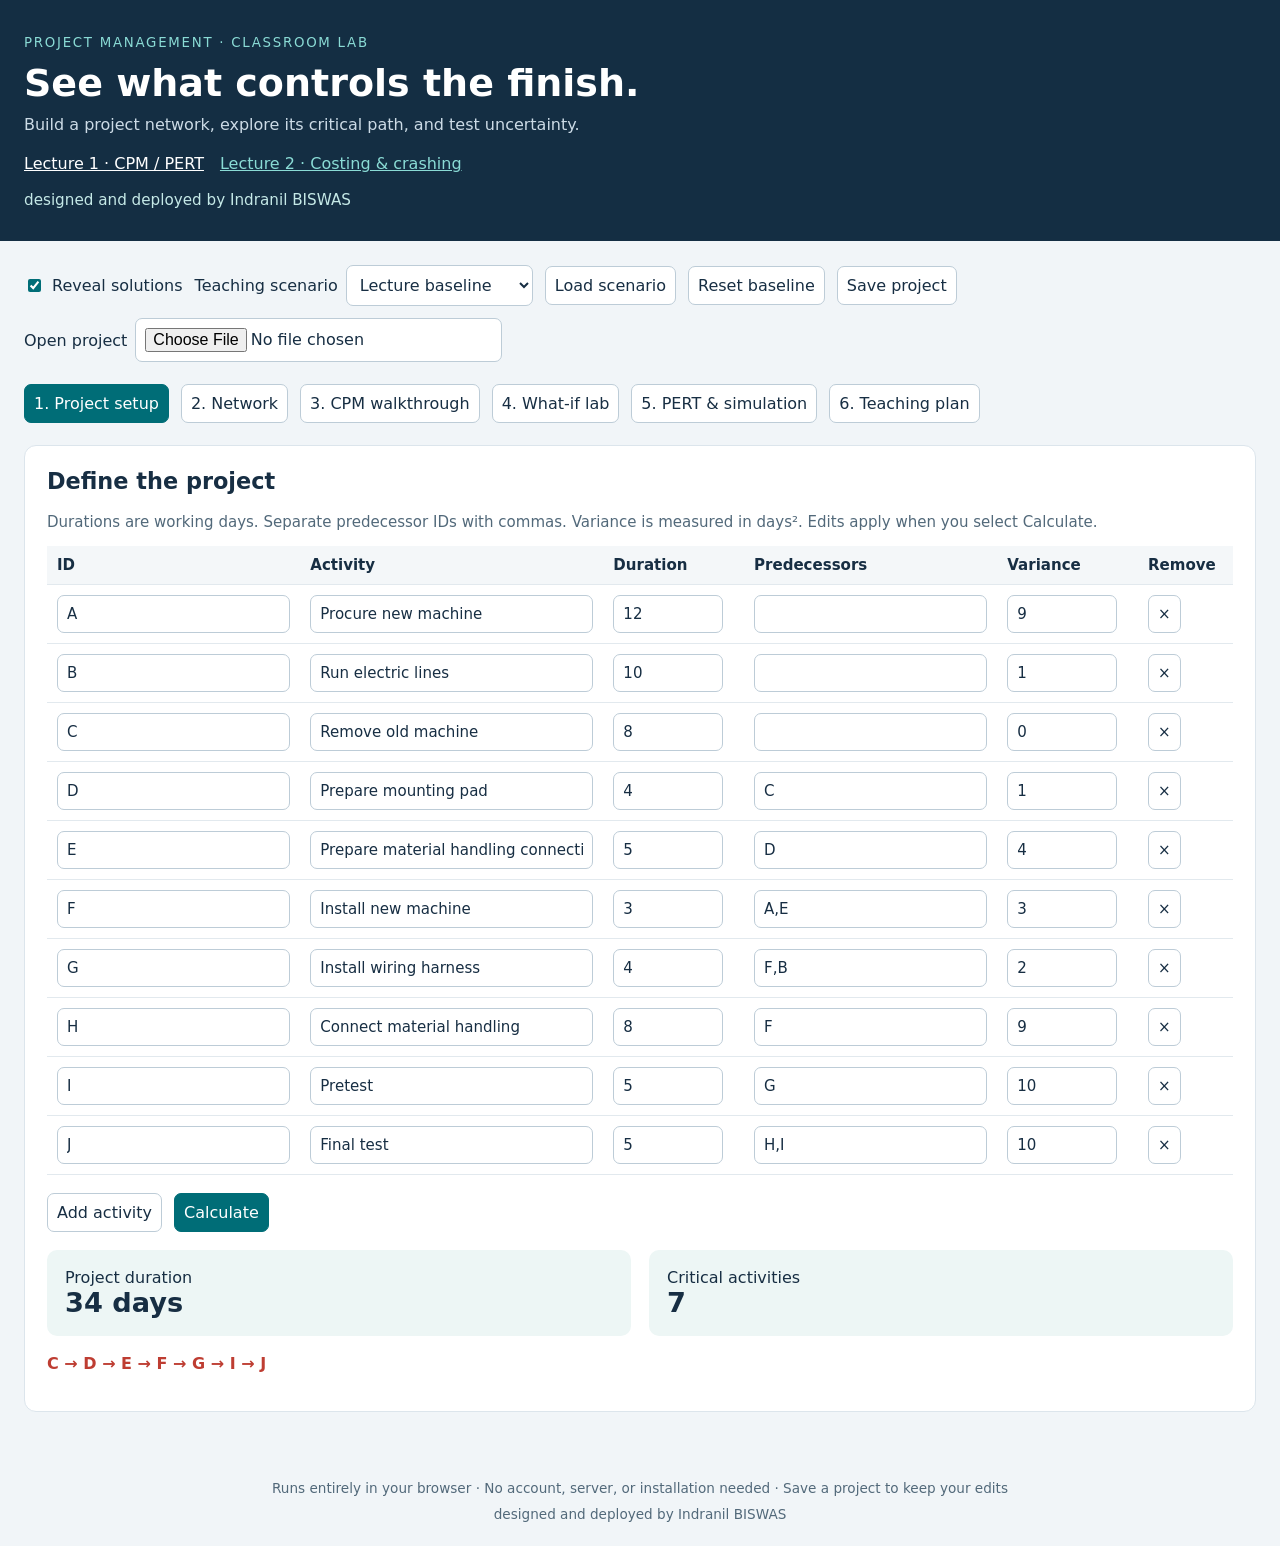
==== commit cfcce525: "Show design credit in shared header across every lecture tab" ====
--- a/docs/index.html
+++ b/docs/index.html
@@ -3,7 +3,7 @@
 <style>
 :root{font-family:system-ui,sans-serif;color:#172e43;background:#f1f5f8;--accent:#006d77;--critical:#be3d32}*{box-sizing:border-box}body{margin:0}header{background:#142e43;color:white;padding:32px max(24px,calc((100vw - 1250px)/2))}header small{color:#8adbd5;letter-spacing:.13em}h1{font-size:clamp(25px,4vw,38px);margin:10px 0}header p{color:#ccdbe6;margin:0}main{max-width:1300px;margin:auto;padding:24px}nav,.controls{display:flex;gap:12px;flex-wrap:wrap;align-items:center}nav{margin:22px 0}button,select,input{font:inherit;border:1px solid #bdccd7;border-radius:7px;padding:9px;background:white;color:inherit}button{cursor:pointer}button:hover{background:#e1efee}button.primary,nav button[aria-pressed=true]{background:var(--accent);color:white;border-color:var(--accent)}button:disabled{opacity:.5;cursor:wait}label{display:inline-flex;align-items:center;gap:8px}input[type=number]{width:110px}input[type=checkbox]{accent-color:var(--accent)}.card{background:white;border:1px solid #dce5ec;border-radius:12px;padding:22px;margin-bottom:20px}.muted{color:#52697a;font-size:.94rem}.scroll{overflow:auto}table{border-collapse:collapse;width:100%;font-size:.94rem}th,td{padding:10px;border-bottom:1px solid #e2e9ee;text-align:left;white-space:nowrap}th{background:#f4f7f9}td input{width:100%;min-width:80px}td input.name{min-width:260px}.metrics{display:flex;gap:18px;flex-wrap:wrap;margin:18px 0}.metric{background:#edf6f5;padding:18px;border-radius:10px;flex:1;min-width:150px}.metric strong{display:block;font-size:1.7rem}.critical{color:var(--critical);font-weight:650}.notice{padding:14px;background:#edf6f5;border-radius:8px;margin:12px 0}.error{background:#ffebe8;color:#992619}h2{font-size:1.4rem;margin-top:0}h3{font-size:1.1rem}svg{max-width:none}details{border-bottom:1px solid #dce5ec;padding:12px 0}summary{cursor:pointer}footer{padding:24px;text-align:center;color:#52697a;font-size:.85rem}[hidden]{display:none!important}.bar{height:14px;background:var(--accent);border-radius:3px}.hist{display:flex;height:180px;gap:3px;align-items:end;border-bottom:1px solid #aaa}.hist div{background:#007b83;flex:1;min-height:1px}.two{display:grid;grid-template-columns:1fr 1fr;gap:20px}@media(max-width:750px){.two{grid-template-columns:1fr}main{padding:12px}.card{padding:15px}}:focus-visible{outline:3px solid #dd9900;outline-offset:2px}
 </style></head><body>
-<header><small>PROJECT MANAGEMENT · CLASSROOM LAB</small><h1>See what controls the finish.</h1><p>Build a project network, explore its critical path, and test uncertainty.</p><div class="module-nav" style="display:flex;gap:16px;flex-wrap:wrap;margin-top:20px"><a href="index.html" aria-current="page" style="color:white">Lecture 1 · CPM / PERT</a><a href="lecture2.html" style="color:#8adbd5">Lecture 2 · Costing &amp; crashing</a></div></header>
+<header><small>PROJECT MANAGEMENT · CLASSROOM LAB</small><h1>See what controls the finish.</h1><p>Build a project network, explore its critical path, and test uncertainty.</p><div class="module-nav" style="display:flex;gap:16px;flex-wrap:wrap;margin-top:20px"><a href="index.html" aria-current="page" style="color:white">Lecture 1 · CPM / PERT</a><a href="lecture2.html" style="color:#8adbd5">Lecture 2 · Costing &amp; crashing</a></div><p class="site-credit" style="margin-top:18px;color:#c5e9e7;font-size:0.95rem">designed and deployed by Indranil BISWAS</p></header>
 <main><div class="controls"><label><input type="checkbox" id="reveal" checked> Reveal solutions</label><label>Teaching scenario <select id="scenario"><option value="">Lecture baseline</option><option value="E,7">Delay E: 5 → 7</option><option value="H,10">Extend H: 8 → 10</option><option value="A,18">Extend A: 12 → 18</option><option value="E,3">Shorten E: 5 → 3</option></select></label><button id="load">Load scenario</button><button id="reset">Reset baseline</button><button id="export">Save project</button><label>Open project <input type="file" id="import" accept=".json,application/json"></label></div>
 <nav aria-label="Lab sections"><button data-tab="setup" aria-pressed="true">1. Project setup</button><button data-tab="network" aria-pressed="false">2. Network</button><button data-tab="cpm" aria-pressed="false">3. CPM walkthrough</button><button data-tab="whatif" aria-pressed="false">4. What-if lab</button><button data-tab="pert" aria-pressed="false">5. PERT & simulation</button><button data-tab="teach" aria-pressed="false">6. Teaching plan</button></nav>
 <div id="error" role="alert" class="notice error" hidden></div>
